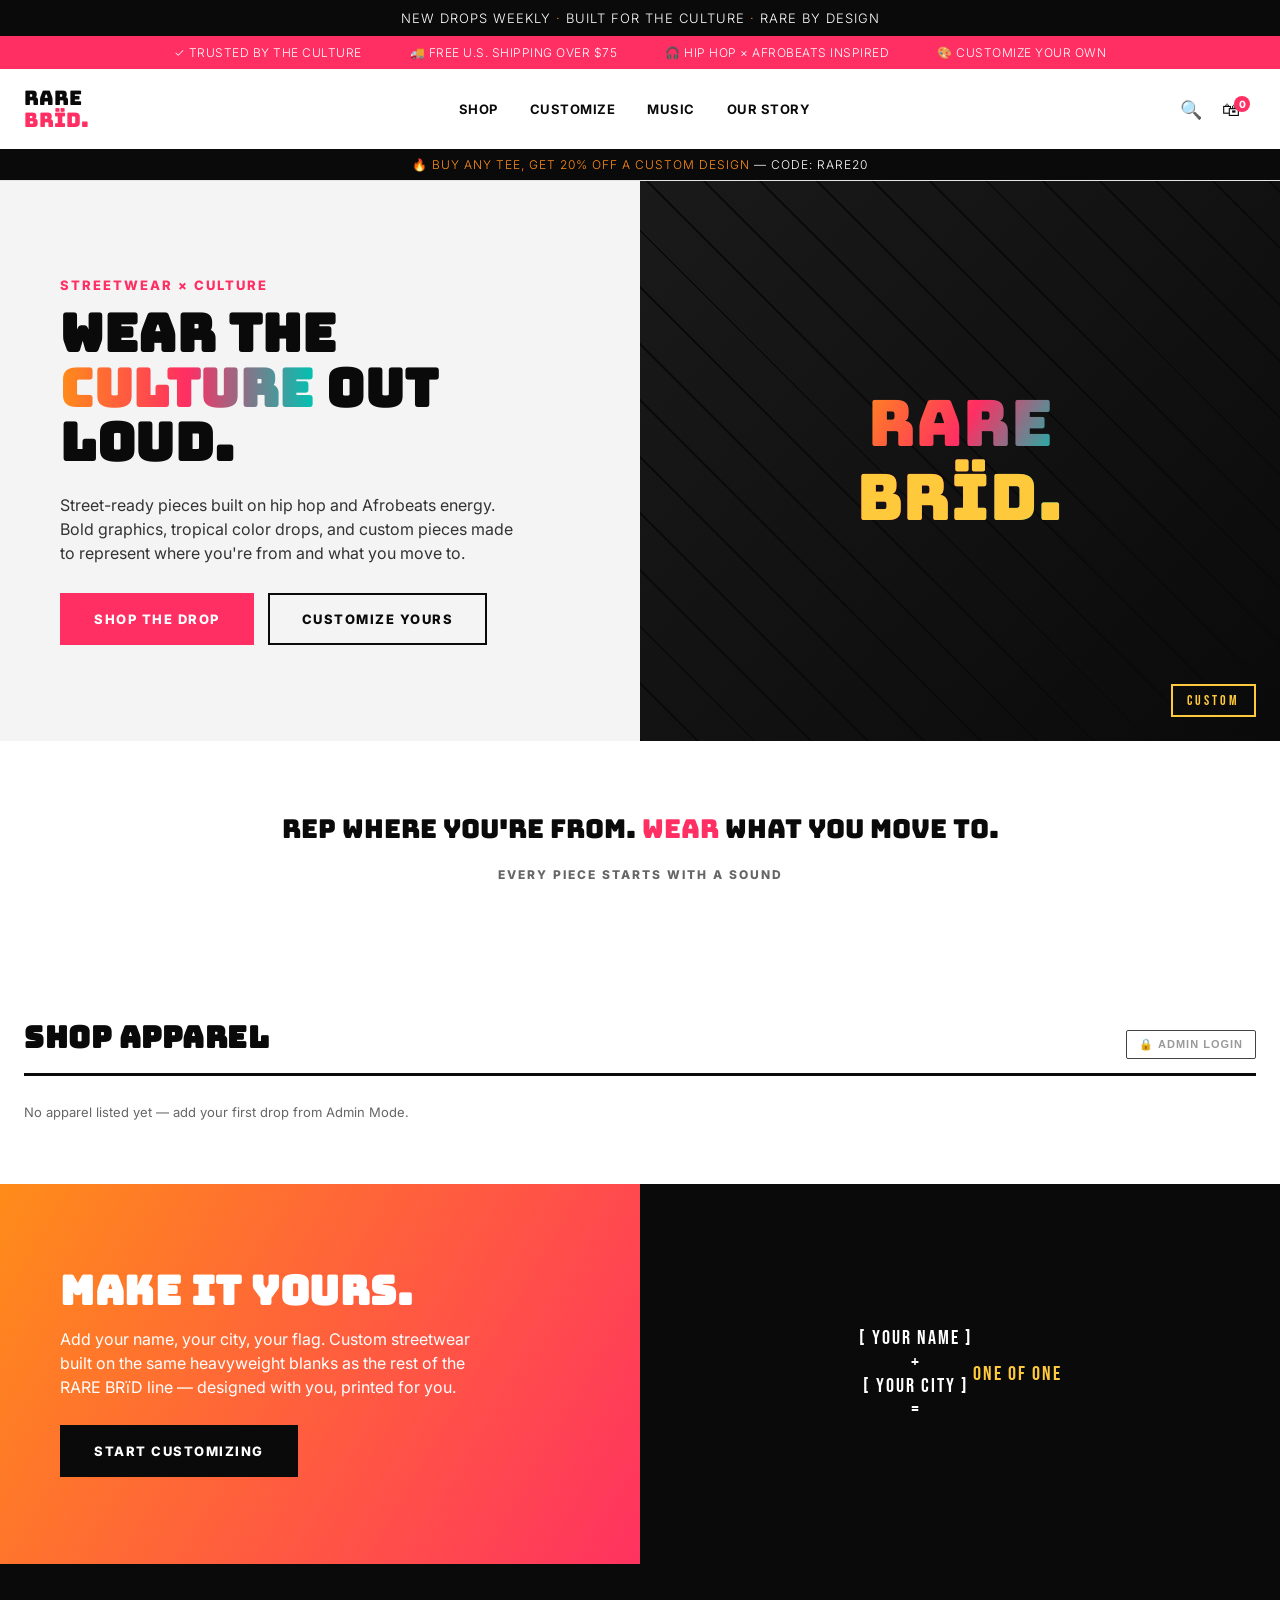
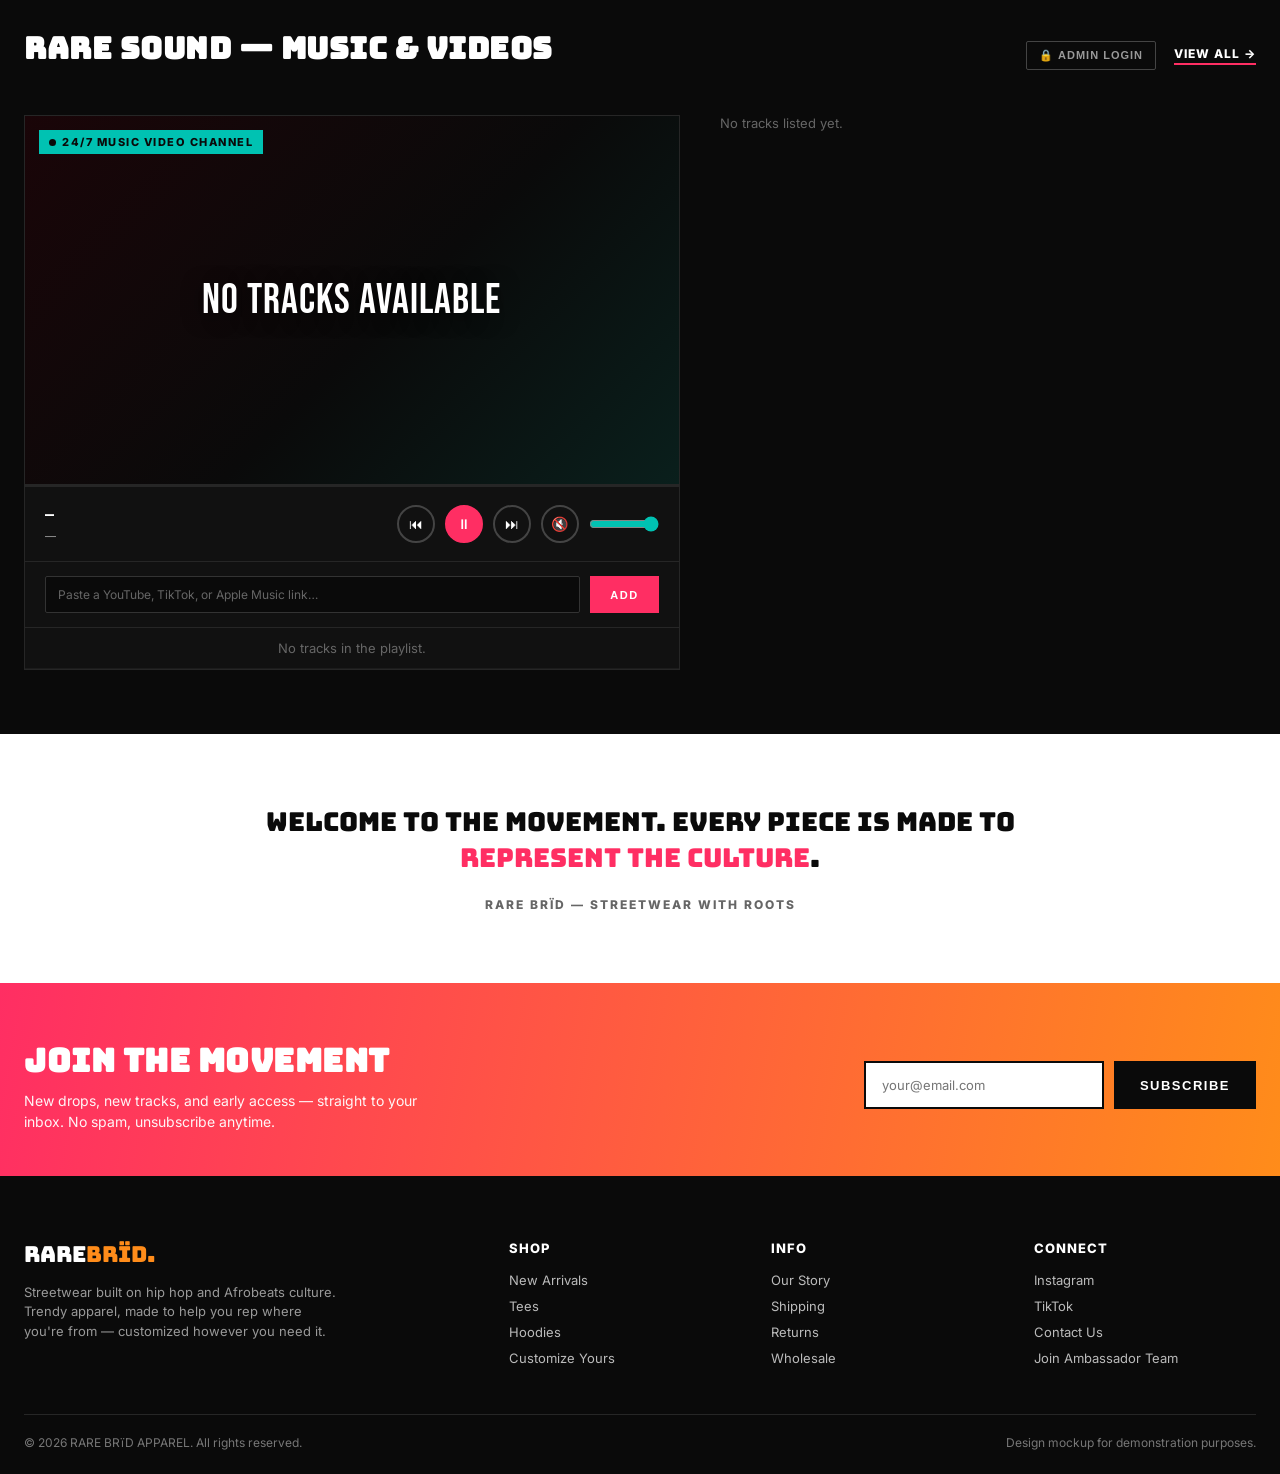
==== index.html @ fc80f5b8 "Initial deploy commit" ====
<!DOCTYPE html>
<html lang="en">
<head>
<meta charset="UTF-8">
<meta name="viewport" content="width=device-width, initial-scale=1.0">
<title>RARE BRïD APPAREL | Streetwear for the Culture</title>
<style>
  @import url('https://fonts.googleapis.com/css2?family=Bungee&family=Bebas+Neue&family=Inter:wght@300;400;600;700;800&display=swap');

  :root{
    --black:#0a0a0a;
    --white:#ffffff;
    --red:#FF2E63;
    --mango:#FF8C1A;
    --teal:#00C2B2;
    --gold:#FFC93C;
    --gray:#f4f4f4;
    --line:#e5e5e5;
    --text-gray:#666666;
  }
  *{box-sizing:border-box; margin:0; padding:0;}
  body{
    font-family:'Inter', sans-serif;
    color:var(--black);
    background:var(--white);
  }
  h1,h2,.display{
    font-family:'Bungee', sans-serif;
    letter-spacing:0.5px;
    text-transform:uppercase;
  }
  h3{
    font-family:'Bebas Neue', sans-serif;
    letter-spacing:0.5px;
    text-transform:uppercase;
  }
  a{color:inherit; text-decoration:none;}
  img{max-width:100%; display:block;}
  .container{max-width:1280px; margin:0 auto; padding:0 24px;}

  /* Announcement bar */
  .announce{
    background:var(--black);
    color:var(--white);
    text-align:center;
    font-size:13px;
    font-weight:300;
    letter-spacing:1px;
    padding:10px 16px;
    text-transform:uppercase;
  }
  .announce span.accent{color:var(--mango);}

  .trust-bar{
    background:var(--red);
    color:var(--white);
    font-size:12px;
    font-weight:300;
    letter-spacing:0.5px;
    text-transform:uppercase;
    display:flex;
    justify-content:center;
    gap:48px;
    padding:9px 16px;
    flex-wrap:wrap;
  }

  /* Header */
  header{
    border-bottom:1px solid var(--line);
    position:sticky; top:0; background:var(--white); z-index:50;
  }
  .nav-wrap{
    display:flex; align-items:center; justify-content:space-between;
    padding:18px 24px;
  }
  .logo{
    font-family:'Bungee', sans-serif;
    font-size:20px;
    line-height:1.1;
    text-transform:uppercase;
  }
  .logo .red{color:var(--red);}
  nav ul{
    display:flex; gap:32px; list-style:none;
    font-size:13px; font-weight:700; letter-spacing:0.5px; text-transform:uppercase;
  }
  nav ul li a:hover{color:var(--red);}
  .icons{display:flex; gap:20px; align-items:center;}
  .icons a{font-size:18px;}
  .cart-badge{
    background:var(--red); color:var(--white); font-size:10px; font-weight:800;
    border-radius:50%; width:16px; height:16px; display:inline-flex; align-items:center; justify-content:center;
    position:relative; top:-8px; left:-6px;
  }
  .promo-strip{
    background:var(--black); color:var(--white); text-align:center;
    font-size:12px; font-weight:300; letter-spacing:1px; padding:8px; text-transform:uppercase;
  }
  .promo-strip .red{color:var(--mango);}

  /* Hero */
  .hero{
    display:grid; grid-template-columns:1fr 1fr;
    background:var(--gray);
    align-items:center;
    min-height:560px;
  }
  .hero-copy{padding:60px;}
  .hero-copy .kicker{
    color:var(--red); font-weight:800; font-size:13px; letter-spacing:2px; margin-bottom:14px; display:block;
    font-family:'Inter';
  }
  .hero-copy h1{
    font-size:52px; line-height:1.05; margin-bottom:22px;
  }
  .hero-copy h1 .red{
    background:linear-gradient(90deg, var(--mango), var(--red), var(--teal));
    -webkit-background-clip:text; background-clip:text; color:transparent;
  }
  .hero-copy p{
    font-size:16px; color:#333; margin-bottom:28px; max-width:460px; line-height:1.5;
  }
  .btn{
    display:inline-block; background:var(--black); color:var(--white);
    padding:16px 32px; font-weight:800; font-size:13px; letter-spacing:1.5px;
    text-transform:uppercase; border:2px solid var(--black); cursor:pointer;
    transition:0.2s;
  }
  .btn:hover{background:var(--white); color:var(--black);}
  .btn-red{background:var(--red); border-color:var(--red); color:var(--white);}
  .btn-red:hover{background:var(--white); color:var(--red);}
  .btn-outline{background:transparent; color:var(--black);}
  .btn-outline:hover{background:var(--black); color:var(--white);}

  .hero-visual{
    height:100%; min-height:560px;
    background:
      repeating-linear-gradient(45deg, var(--black) 0 2px, transparent 2px 40px),
      linear-gradient(135deg, #1a1a1a, var(--black));
    display:flex; align-items:center; justify-content:center; position:relative; overflow:hidden;
  }
  .hero-visual .word{
    font-family:'Bungee', sans-serif; font-size:64px; text-align:center; line-height:1.15;
    text-transform:uppercase;
    background:linear-gradient(120deg, var(--mango), var(--red) 45%, var(--teal) 85%);
    -webkit-background-clip:text; background-clip:text; color:transparent;
  }
  .hero-visual .word .red{color:var(--gold); -webkit-text-fill-color:var(--gold);}
  .hero-visual::after{
    content:"CUSTOM";
    position:absolute; bottom:24px; right:24px;
    font-family:'Bebas Neue'; color:var(--gold); font-size:14px; letter-spacing:3px;
    border:2px solid var(--gold); padding:6px 14px;
  }

  /* Section headers */
  .section{padding:64px 0;}
  .section-head{
    display:flex; align-items:baseline; justify-content:space-between;
    margin-bottom:28px; border-bottom:3px solid var(--black); padding-bottom:14px;
  }
  .section-head h2{font-size:30px;}
  .section-head .view-all{font-weight:800; font-size:12px; letter-spacing:1px; text-transform:uppercase; border-bottom:2px solid var(--red); padding-bottom:2px;}
  .section-head .view-all:hover{color:var(--red);}
  .section.dark{background:var(--black); color:var(--white);}
  .section.dark .section-head{border-color:var(--white);}

  /* Product grid */
  .grid{
    display:grid; grid-template-columns:repeat(4, 1fr); gap:24px;
  }
  .card{position:relative;}
  .card .thumb{
    aspect-ratio:4/5; background:var(--gray);
    display:flex; align-items:center; justify-content:center; text-align:center;
    position:relative; overflow:hidden; margin-bottom:12px;
    border:1px solid var(--line);
  }
  .thumb .tee-graphic{
    font-family:'Bebas Neue'; text-transform:uppercase; line-height:1;
  }
  .thumb .tee-graphic small{display:block; font-size:11px; letter-spacing:2px; color:var(--red); font-family:'Inter'; font-weight:800; margin-top:10px;}
  .badge{
    position:absolute; top:10px; left:10px;
    background:var(--red); color:var(--white); font-size:10px; font-weight:800;
    padding:5px 9px; letter-spacing:0.5px; text-transform:uppercase;
  }
  .badge.black{background:var(--black);}
  .card h3{
    font-family:'Inter'; font-weight:300; font-size:13px; text-transform:uppercase;
    line-height:1.3; margin-bottom:6px; letter-spacing:0.5px; color:var(--text-gray);
  }
  .price{font-size:14px; font-weight:300; letter-spacing:0.3px;}
  .price .was{text-decoration:line-through; color:#999; font-weight:300; margin-right:8px;}
  .price .now{color:var(--red);}
  .swatches{display:flex; gap:6px; margin-top:8px;}
  .swatch{width:14px; height:14px; border-radius:50%; border:1px solid #ccc;}

  /* Bg variants for thumb graphic */
  .thumb.bg1{background:linear-gradient(135deg,#111,#333);}
  .thumb.bg2{background:linear-gradient(135deg,var(--red),#7a0a1c);}
  .thumb.bg3{background:linear-gradient(135deg,#eaeaea,#cfcfcf);}
  .thumb.bg4{background:linear-gradient(135deg,#0a0a0a,var(--red));}
  .bg1 .tee-graphic, .bg2 .tee-graphic, .bg4 .tee-graphic{color:var(--white);}
  .bg3 .tee-graphic{color:var(--black);}

  /* Real-photo apparel catalog, grouped by category */
  .apparel-group{margin-bottom:48px;}
  .apparel-group:last-child{margin-bottom:0;}
  .apparel-group > h3{
    font-size:14px; font-weight:800; letter-spacing:1.5px; text-transform:uppercase;
    margin-bottom:18px; padding-bottom:8px; border-bottom:2px solid var(--gold); font-family:'Inter';
    color:var(--black);
  }
  .apparel-card{position:relative;}
  .apparel-card .thumb{
    aspect-ratio:4/5; background:var(--gray); overflow:hidden; margin-bottom:12px; border:1px solid var(--line);
    padding:0;
  }
  .apparel-card .thumb img{width:100%; height:100%; object-fit:cover; display:block;}
  .apparel-delete{
    display:none; position:absolute; top:10px; right:10px; width:26px; height:26px; border-radius:50%;
    background:var(--red); color:var(--white); border:2px solid var(--white); cursor:pointer; font-size:11px;
    align-items:center; justify-content:center; z-index:2;
  }
  #apparelGroups.admin-mode .apparel-delete{display:flex;}
  .apparel-delete:hover{background:var(--white); color:var(--red);}

  /* Inline price editing (admin only) */
  .price-row{display:flex; align-items:center; gap:8px; margin-bottom:8px;}
  .apparel-card .price-row{margin-bottom:10px;}
  .price-edit-btn{
    background:transparent; border:1px solid #999; color:#999; width:20px; height:20px;
    border-radius:50%; cursor:pointer; font-size:10px; display:flex; align-items:center; justify-content:center;
    padding:0; line-height:1;
  }
  .price-edit-btn:hover{border-color:var(--red); color:var(--red);}
  .price-input{
    width:80px; padding:4px 6px; font-size:13px; border:1px solid var(--red); font-family:'Inter';
  }
  .price-save-btn, .price-cancel-btn{
    background:transparent; border:1px solid #999; width:22px; height:22px; border-radius:50%;
    cursor:pointer; font-size:11px; display:inline-flex; align-items:center; justify-content:center; padding:0;
  }
  .price-save-btn{border-color:var(--red); color:var(--red);}
  .price-save-btn:hover{background:var(--red); color:var(--white);}
  .price-cancel-btn{color:#999;}
  .price-cancel-btn:hover{border-color:#666; color:#333;}

  /* Custom apparel banner */
  .custom-banner{
    background:linear-gradient(120deg, var(--mango), var(--red) 60%, #C2185B);
    color:var(--white);
    display:grid; grid-template-columns:1fr 1fr; align-items:center;
    min-height:380px;
  }
  .custom-banner .copy{padding:60px;}
  .custom-banner h2{font-size:40px; margin-bottom:16px; line-height:1;}
  .custom-banner p{margin-bottom:26px; max-width:420px; line-height:1.5;}
  .custom-visual{
    height:100%; min-height:380px; background:var(--black);
    display:flex; align-items:center; justify-content:center;
    font-family:'Bebas Neue'; color:var(--white); font-size:20px; letter-spacing:2px; text-align:center;
    padding:24px;
  }

  /* Culture / hype strip */
  .verse-strip{
    text-align:center; padding:70px 24px; background:var(--white);
  }
  .verse-strip p.verse{
    font-family:'Bungee'; font-size:26px; max-width:820px; margin:0 auto 16px; line-height:1.4; text-transform:none;
  }
  .verse-strip p.verse .red{color:var(--red);}
  .verse-strip .ref{font-weight:800; letter-spacing:2px; font-size:12px; color:#666; text-transform:uppercase;}

  /* Music & Video section */
  .music-section{background:var(--black); color:var(--white);}
  .music-layout{display:grid; grid-template-columns:1.1fr 0.9fr; gap:40px; align-items:start;}

  .player-panel{
    background:#111; border:1px solid #262626;
  }
  .player-screen{
    position:relative; aspect-ratio:16/9; overflow:hidden;
    background:linear-gradient(135deg,#1a0508,#0a0a0a 55%,#0a1f1c);
    display:flex; align-items:center; justify-content:center;
  }
  .visualizer{
    position:relative; width:100%; height:100%;
    display:flex; align-items:center; justify-content:center;
  }
  .embed-host{display:none; width:100%; height:100%; background:#000;}
  #mainVideo{display:none; width:100%; height:100%; object-fit:contain; background:#000;}
  .embed-host iframe, .embed-host blockquote{width:100%; height:100%; border:0; display:block; margin:0;}
  .player-screen .screen-title{
    font-family:'Bebas Neue'; color:var(--white); font-size:clamp(22px,4vw,42px); text-transform:uppercase;
    text-align:center; padding:0 20px; letter-spacing:1px; z-index:1; text-shadow:0 4px 20px rgba(0,0,0,0.6);
  }
  .player-screen .screen-title span{color:var(--teal);}
  .eq{
    position:absolute; bottom:0; left:0; right:0; display:flex; align-items:flex-end; justify-content:center;
    gap:5px; height:70px; padding-bottom:0; opacity:0.6;
  }
  .eq i{
    width:6px; background:var(--teal); border-radius:2px 2px 0 0;
    animation:eqbar 1.1s ease-in-out infinite;
  }
  .eq.paused i{animation-play-state:paused; height:6px !important;}
  @keyframes eqbar{0%,100%{height:8px;}50%{height:60px;}}
  .player-live{
    position:absolute; top:14px; left:14px; z-index:2;
    background:var(--teal); color:var(--black); font-size:11px; font-weight:800;
    letter-spacing:1.5px; padding:5px 10px; display:flex; align-items:center; gap:6px;
  }
  .player-live .dot{width:7px; height:7px; border-radius:50%; background:var(--black); animation:pulse 1.4s infinite;}
  @keyframes pulse{0%,100%{opacity:1;}50%{opacity:0.25;}}
  .player-progress{height:3px; background:#262626;}
  .player-progress .bar{height:100%; width:0%; background:var(--teal); transition:width 0.25s linear;}
  .player-nowplaying{
    padding:18px 20px; display:flex; align-items:center; justify-content:space-between; gap:16px; flex-wrap:wrap;
    border-bottom:1px solid #262626;
  }
  .player-nowplaying .track-name{font-family:'Bebas Neue'; font-size:18px; text-transform:uppercase;}
  .player-nowplaying .track-sub{font-size:11px; color:#999; letter-spacing:1px; text-transform:uppercase; margin-top:2px;}
  .player-controls{display:flex; gap:10px;}
  .player-controls button{
    background:transparent; border:2px solid #444; color:var(--white); width:38px; height:38px;
    border-radius:50%; cursor:pointer; font-size:14px; display:flex; align-items:center; justify-content:center;
    transition:0.2s;
  }
  .player-controls button:hover{border-color:var(--teal); color:var(--teal);}
  .player-controls button.primary{background:var(--red); border-color:var(--red); color:var(--white);}
  .player-controls button.primary:hover{background:var(--white); color:var(--red);}
  .player-controls.embed-active button:not(#prevBtn):not(#nextBtn){opacity:0.3; cursor:not-allowed;}
  #volumeSlider{width:70px; accent-color:var(--teal); cursor:pointer;}
  .player-controls.embed-active #volumeSlider{opacity:0.3; pointer-events:none;}
  .link-add{display:flex; gap:10px; padding:14px 20px; border-bottom:1px solid #262626;}
  .link-add input{
    flex:1; background:#0a0a0a; border:1px solid #333; color:var(--white);
    padding:10px 12px; font-size:12px; border-radius:2px; font-family:'Inter';
  }
  .link-add input::placeholder{color:#666;}
  .link-add .btn{padding:10px 18px; font-size:11px;}
  .upload-add{
    display:none; flex-direction:column; gap:10px; padding:14px 20px; border-bottom:1px solid #262626;
  }
  .upload-add.show{display:flex;}
  .upload-add input[type="text"]{
    background:#0a0a0a; border:1px solid #333; color:var(--white);
    padding:10px 12px; font-size:12px; border-radius:2px; font-family:'Inter';
  }
  .upload-add input[type="text"]::placeholder{color:#666;}
  .upload-file-label{
    display:flex; align-items:center; gap:10px; background:#0a0a0a; border:1px dashed #444;
    padding:10px 12px; font-size:12px; color:#999; border-radius:2px; cursor:pointer;
  }
  .upload-file-label:hover{border-color:var(--red); color:var(--white);}
  .upload-file-label input[type="file"]{display:none;}
  .upload-add .btn{width:100%; padding:12px; font-size:11px;}
  .player-list{list-style:none; max-height:230px; overflow-y:auto;}
  .player-list .platform{
    font-size:9px; font-weight:800; letter-spacing:1px; color:var(--teal);
    border:1px solid var(--teal); padding:1px 5px; border-radius:2px; margin-right:6px;
  }
  .player-list li{
    display:flex; align-items:center; gap:12px; padding:12px 20px; cursor:pointer;
    border-bottom:1px solid #1c1c1c; font-size:13px; transition:0.15s;
  }
  .player-list li:hover{background:#1a1a1a;}
  .player-list li.active{background:#1a1a1a; border-left:3px solid var(--teal);}
  .player-list .idx{color:#666; font-weight:800; width:18px;}
  .player-list .meta{flex:1;}
  .player-list .meta .t{font-weight:700; text-transform:uppercase;}
  .player-list .meta .a{color:#888; font-size:11px; text-transform:uppercase; letter-spacing:0.5px;}
  .player-list .len{color:#666; font-size:11px;}

  .admin-toggle{
    background:transparent; border:1px solid #444; color:#999; font-size:11px; font-weight:800;
    letter-spacing:1px; padding:7px 12px; cursor:pointer; text-transform:uppercase; border-radius:2px;
    transition:0.2s;
  }
  .admin-toggle:hover{border-color:var(--red); color:var(--red);}
  .admin-toggle.active{background:var(--red); border-color:var(--red); color:var(--white);}
  .section.dark .admin-toggle{color:#ccc; border-color:#444;}

  .admin-login-overlay{
    display:none; position:fixed; inset:0; background:rgba(0,0,0,0.7); z-index:999;
    align-items:center; justify-content:center; padding:20px;
  }
  .admin-login-overlay.open{display:flex;}
  .admin-login-box{
    background:#111; border:1px solid #333; padding:32px; width:100%; max-width:340px;
  }
  .admin-login-box h3{font-family:'Bebas Neue'; color:var(--white); font-size:26px; margin-bottom:6px;}
  .admin-login-box p{color:#999; font-size:12px; margin-bottom:20px; line-height:1.5;}
  .admin-login-box input{
    width:100%; background:#0a0a0a; border:1px solid #333; color:var(--white);
    padding:12px; font-size:13px; margin-bottom:12px; border-radius:2px; font-family:'Inter';
  }
  .admin-login-box input::placeholder{color:#666;}
  .login-error{color:#ff4d5e; font-size:12px; min-height:16px; margin-bottom:6px;}
  .admin-login-actions{display:flex; gap:10px; margin-top:8px;}
  .admin-login-actions .btn{flex:1; padding:12px; font-size:11px;}

  .shop-audio-grid{display:grid; grid-template-columns:1fr; gap:16px;}
  .track-card{
    position:relative;
    background:#111; border:1px solid #262626; padding:16px; display:flex; align-items:center; gap:16px;
  }
  .track-delete{
    display:none; position:absolute; top:-9px; right:-9px; width:26px; height:26px; border-radius:50%;
    background:var(--red); color:var(--white); border:2px solid #111; cursor:pointer; font-size:11px;
    align-items:center; justify-content:center; z-index:2;
  }
  .track-delete:hover{background:var(--white); color:var(--red);}
  .music-section.admin-mode .track-delete{display:flex;}
  .player-list li{position:relative;}
  .player-list .del-track{
    display:none; background:transparent; border:1px solid #444; color:#999; width:22px; height:22px;
    min-width:22px; border-radius:50%; cursor:pointer; font-size:10px; align-items:center; justify-content:center;
    margin-left:8px;
  }
  .player-list .del-track:hover{border-color:var(--red); color:var(--red); background:rgba(255,46,99,0.1);}
  .music-section.admin-mode .player-list .del-track{display:flex;}
  .track-play{
    width:52px; height:52px; min-width:52px; border-radius:50%; background:var(--teal); color:var(--black);
    display:flex; align-items:center; justify-content:center; font-size:16px; cursor:pointer; border:none;
    transition:0.2s;
  }
  .track-play:hover{background:var(--white); color:var(--teal);}
  .track-info{flex:1;}
  .track-info .name{font-family:'Bebas Neue'; font-size:16px; text-transform:uppercase; letter-spacing:0.3px;}
  .track-info .type{font-size:11px; color:#999; letter-spacing:1px; text-transform:uppercase; margin-top:2px;}
  .track-buy{text-align:right;}
  .track-buy .price{display:block; margin-bottom:8px; color:var(--white);}
  .track-buy .price .now{color:var(--gold);}
  .track-buy a.btn{padding:10px 18px; font-size:11px;}

  @media (max-width:900px){
    .music-layout{grid-template-columns:1fr;}
  }

  /* Newsletter signup */
  .signup-band{background:linear-gradient(100deg, var(--red), var(--mango)); color:var(--white); padding:56px 0 28px;}
  .signup-inner{
    display:flex; align-items:center; justify-content:space-between; gap:32px; flex-wrap:wrap;
  }
  .signup-band h2{font-size:32px; margin-bottom:8px;}
  .signup-band p{max-width:420px; line-height:1.5; opacity:0.95; font-size:14px;}
  .signup-form{display:flex; gap:10px; flex-wrap:wrap;}
  .signup-form input{
    background:var(--white); border:2px solid var(--black); color:var(--black);
    padding:14px 16px; font-size:13px; min-width:240px; font-family:'Inter';
  }
  .signup-form .btn{padding:14px 24px; background:var(--black); border-color:var(--black);}
  .signup-form .btn:hover{background:var(--white); color:var(--black);}
  .signup-msg{text-align:center; font-size:12px; font-weight:700; letter-spacing:0.5px; padding-top:14px; min-height:16px;}

  /* Footer */
  footer{background:var(--black); color:var(--white); padding:64px 0 24px;}
  .footer-grid{display:grid; grid-template-columns:2fr 1fr 1fr 1fr; gap:40px; margin-bottom:48px;}
  .footer-grid h4{font-size:13px; letter-spacing:1px; margin-bottom:16px; text-transform:uppercase; font-family:'Inter'; font-weight:800;}
  .footer-grid ul{list-style:none; display:flex; flex-direction:column; gap:10px; font-size:13px; color:#bbb;}
  .footer-grid ul a:hover{color:var(--red);}
  .footer-logo{font-family:'Bungee'; font-size:22px; margin-bottom:14px;}
  .footer-logo .red{color:var(--mango);}
  footer p.tag{color:#999; font-size:13px; max-width:320px; line-height:1.5;}
  .footer-bottom{
    border-top:1px solid #262626; padding-top:20px; display:flex; justify-content:space-between;
    font-size:12px; color:#777; flex-wrap:wrap; gap:10px;
  }

  @media (max-width:900px){
    .grid{grid-template-columns:repeat(2,1fr);}
    .hero{grid-template-columns:1fr;}
    .hero-visual{min-height:320px; order:-1;}
    .custom-banner{grid-template-columns:1fr;}
    .footer-grid{grid-template-columns:1fr 1fr;}
    nav ul{display:none;}
  }
</style>
</head>
<body>

  <div class="announce">NEW DROPS WEEKLY <span class="accent">&middot;</span> BUILT FOR THE CULTURE <span class="accent">&middot;</span> RARE BY DESIGN</div>
  <div class="trust-bar">
    <span>✓ TRUSTED BY THE CULTURE</span>
    <span>🚚 FREE U.S. SHIPPING OVER $75</span>
    <span>🎧 HIP HOP × AFROBEATS INSPIRED</span>
    <span>🎨 CUSTOMIZE YOUR OWN</span>
  </div>

  <header>
    <div class="nav-wrap">
      <a href="#" class="logo">RARE<br><span class="red">BRïD.</span></a>
      <nav>
        <ul>
          <li><a href="#shop">Shop</a></li>
          <li><a href="#custom">Customize</a></li>
          <li><a href="#music">Music</a></li>
          <li><a href="#about">Our Story</a></li>
        </ul>
      </nav>
      <div class="icons">
        <a href="#" title="Search">🔍</a>
        <a href="#" title="Cart">🛍<span class="cart-badge">0</span></a>
      </div>
    </div>
    <div class="promo-strip">🔥 <span class="red">BUY ANY TEE, GET 20% OFF A CUSTOM DESIGN</span> — CODE: RARE20</div>
  </header>

  <section class="hero">
    <div class="hero-copy">
      <span class="kicker">STREETWEAR × CULTURE</span>
      <h1>WEAR THE <span class="red">CULTURE</span> OUT LOUD.</h1>
      <p>Street-ready pieces built on hip hop and Afrobeats energy. Bold graphics, tropical color drops, and custom pieces made to represent where you're from and what you move to.</p>
      <div style="display:flex; gap:14px; flex-wrap:wrap;">
        <a href="#shop" class="btn btn-red">SHOP THE DROP</a>
        <a href="#custom" class="btn btn-outline">CUSTOMIZE YOURS</a>
      </div>
    </div>
    <div class="hero-visual">
      <div class="word">RARE<br><span class="red">BRïD.</span></div>
    </div>
  </section>

  <section class="verse-strip">
    <p class="verse">REP WHERE YOU'RE FROM. <span class="red">WEAR</span> WHAT YOU MOVE TO.</p>
    <span class="ref">EVERY PIECE STARTS WITH A SOUND</span>
  </section>

  <section class="section" id="shop">
    <div class="container">
      <div class="section-head">
        <h2>Shop Apparel</h2>
        <button id="apparelAdminToggle" class="admin-toggle" type="button">🔒 ADMIN MODE</button>
      </div>
      <div id="apparelGroups">
        <p style="color:#666; font-size:13px;">No apparel listed yet — add your first drop from Admin Mode.</p>
      </div>
    </div>
  </section>

  <section class="custom-banner" id="custom">
    <div class="copy">
      <h2>MAKE IT YOURS.</h2>
      <p>Add your name, your city, your flag. Custom streetwear built on the same heavyweight blanks as the rest of the RARE BRïD line — designed with you, printed for you.</p>
      <a href="#" class="btn" style="background:var(--black); border-color:var(--black); color:var(--white);">START CUSTOMIZING</a>
    </div>
    <div class="custom-visual">
      [ YOUR NAME ]<br>+<br>[ YOUR CITY ]<br>=<br><span style="color:var(--gold)">ONE OF ONE</span>
    </div>
  </section>


  <section class="section music-section" id="music">
    <div class="container">
      <div class="section-head">
        <h2>Rare Sound — Music &amp; Videos</h2>
        <div style="display:flex; align-items:center; gap:18px;">
          <button id="adminToggle" class="admin-toggle" type="button">🔒 ADMIN MODE</button>
          <a href="#" class="view-all">View All →</a>
        </div>
      </div>

      <div class="music-layout">

        <div class="player-panel">
          <div class="player-screen">
            <span class="player-live"><span class="dot"></span> 24/7 MUSIC VIDEO CHANNEL</span>
            <div class="visualizer" id="visualizer">
              <div class="screen-title" id="screenTitle">Loading…</div>
              <div class="eq" id="eq">
                <i style="animation-delay:0s"></i><i style="animation-delay:0.1s"></i><i style="animation-delay:0.2s"></i>
                <i style="animation-delay:0.3s"></i><i style="animation-delay:0.15s"></i><i style="animation-delay:0.25s"></i>
                <i style="animation-delay:0.05s"></i><i style="animation-delay:0.35s"></i><i style="animation-delay:0.2s"></i>
              </div>
            </div>
            <div class="embed-host" id="embedHost"></div>
            <video id="mainVideo" playsinline></video>
          </div>
          <div class="player-progress"><div class="bar" id="progressBar"></div></div>
          <div class="player-nowplaying">
            <div>
              <div class="track-name" id="nowTitle">Loading…</div>
              <div class="track-sub" id="nowArtist">RARE BRïD</div>
            </div>
            <div class="player-controls" id="playerControls">
              <button id="prevBtn" title="Previous">⏮</button>
              <button id="playBtn" class="primary" title="Play/Pause">⏸</button>
              <button id="nextBtn" title="Next">⏭</button>
              <button id="muteBtn" title="Mute/Unmute">🔇</button>
              <input type="range" id="volumeSlider" min="0" max="100" value="100" title="Volume">
            </div>
          </div>
          <div class="link-add">
            <input type="text" id="linkInput" placeholder="Paste a YouTube, TikTok, or Apple Music link…">
            <button id="linkAddBtn" class="btn btn-red">ADD</button>
          </div>
          <div class="upload-add" id="uploadAdd">
            <input type="text" id="uploadTitle" placeholder="Title (optional)">
            <input type="text" id="uploadArtist" placeholder="Artist (optional)">
            <label class="upload-file-label">
              <input type="file" id="uploadFile" accept="video/mp4,video/quicktime,video/x-m4v,video/webm">
              <span id="uploadFileName">Choose a video file…</span>
            </label>
            <button id="uploadBtn" class="btn btn-red" type="button">UPLOAD</button>
          </div>
          <ul class="player-list" id="playerList"></ul>
          <audio id="mainAudio" preload="auto"></audio>
        </div>

        <div class="shop-audio-grid" id="shopAudioGrid">
          <p style="color:#666; font-size:13px;">No tracks listed yet.</p>
        </div>
      </div>
    </div>
  </section>

  <div class="admin-login-overlay" id="adminOverlay">
    <div class="admin-login-box">
      <h3>Admin Login</h3>
      <p>Sign in to manage Rare BRïD tracks &amp; product listings.</p>
      <input type="text" id="loginUser" placeholder="Username" autocomplete="username">
      <input type="password" id="loginPass" placeholder="Password" autocomplete="current-password">
      <div id="loginError" class="login-error"></div>
      <div class="admin-login-actions">
        <button id="loginCancelBtn" class="btn btn-outline" type="button" style="color:#fff; border-color:#444;">CANCEL</button>
        <button id="loginSubmitBtn" class="btn btn-red" type="button">LOG IN</button>
      </div>
    </div>
  </div>

  <section class="verse-strip" id="about">
    <p class="verse">WELCOME TO THE MOVEMENT. EVERY PIECE IS MADE TO <span class="red">REPRESENT THE CULTURE</span>.</p>
    <span class="ref">RARE BRïD — STREETWEAR WITH ROOTS</span>
  </section>

  <section class="signup-band" id="join">
    <div class="container signup-inner">
      <div>
        <h2>Join The Movement</h2>
        <p>New drops, new tracks, and early access — straight to your inbox. No spam, unsubscribe anytime.</p>
      </div>
      <form id="signupForm" class="signup-form" autocomplete="off">
        <input type="email" id="signupEmail" placeholder="your@email.com" required>
        <button type="submit" class="btn btn-red">SUBSCRIBE</button>
      </form>
    </div>
    <div id="signupMsg" class="signup-msg"></div>
  </section>

  <footer>
    <div class="container">
      <div class="footer-grid">
        <div>
          <div class="footer-logo">RARE<span class="red">BRïD.</span></div>
          <p class="tag">Streetwear built on hip hop and Afrobeats culture. Trendy apparel, made to help you rep where you're from — customized however you need it.</p>
        </div>
        <div>
          <h4>Shop</h4>
          <ul>
            <li><a href="#">New Arrivals</a></li>
            <li><a href="#">Tees</a></li>
            <li><a href="#">Hoodies</a></li>
            <li><a href="#">Customize Yours</a></li>
          </ul>
        </div>
        <div>
          <h4>Info</h4>
          <ul>
            <li><a href="#">Our Story</a></li>
            <li><a href="#">Shipping</a></li>
            <li><a href="#">Returns</a></li>
            <li><a href="#">Wholesale</a></li>
          </ul>
        </div>
        <div>
          <h4>Connect</h4>
          <ul>
            <li><a href="#">Instagram</a></li>
            <li><a href="#">TikTok</a></li>
            <li><a href="#">Contact Us</a></li>
            <li><a href="#">Join Ambassador Team</a></li>
          </ul>
        </div>
      </div>
      <div class="footer-bottom">
        <span>© 2026 RARE BRïD APPAREL. All rights reserved.</span>
        <span>Design mockup for demonstration purposes.</span>
      </div>
    </div>
  </footer>

<script>
  // Tracks and products are loaded live from the Flask backend (backend/app.py).
  // Deleting a track/product calls the real DELETE API — it's gone for every
  // visitor, not just hidden in this browser.
  let playlist = [];
  let isAdmin = false;

  let current = 0;
  let elapsed = 0;
  let playing = true;
  let timer = null;

  const audio       = document.getElementById('mainAudio');
  const video       = document.getElementById('mainVideo');
  const visualizer  = document.getElementById('visualizer');
  const embedHost   = document.getElementById('embedHost');
  const screenTitle = document.getElementById('screenTitle');
  const eq       = document.getElementById('eq');
  const bar      = document.getElementById('progressBar');
  const title    = document.getElementById('nowTitle');
  const artist   = document.getElementById('nowArtist');
  const listEl   = document.getElementById('playerList');
  const playBtn  = document.getElementById('playBtn');
  const muteBtn  = document.getElementById('muteBtn');
  const volumeSlider = document.getElementById('volumeSlider');
  const controlsRow = document.getElementById('playerControls');
  const linkInput  = document.getElementById('linkInput');
  const linkAddBtn = document.getElementById('linkAddBtn');
  const uploadAdd    = document.getElementById('uploadAdd');
  const uploadFile   = document.getElementById('uploadFile');
  const uploadFileName = document.getElementById('uploadFileName');
  const uploadTitle  = document.getElementById('uploadTitle');
  const uploadArtist = document.getElementById('uploadArtist');
  const uploadBtn    = document.getElementById('uploadBtn');

  const PLATFORM_LABEL = { youtube: 'YT', tiktok: 'TT', apple: 'AM' };

  function isEmbedTrack(t){ return t.type === 'youtube' || t.type === 'tiktok' || t.type === 'apple'; }
  function isLocalVideo(t){ return t.type === 'video'; }

  function renderList(){
    if (playlist.length === 0) {
      listEl.innerHTML = `<li style="cursor:default; color:#666; justify-content:center;">No tracks in the playlist.</li>`;
      return;
    }
    listEl.innerHTML = playlist.map((t,i) => `
      <li class="${i===current?'active':''}" data-idx="${i}">
        <span class="idx">${String(i+1).padStart(2,'0')}</span>
        <span class="meta">${PLATFORM_LABEL[t.type] ? `<span class="platform">${PLATFORM_LABEL[t.type]}</span>` : ''}<span class="t">${t.title}</span><br><span class="a">${t.artist}</span></span>
        <span class="len">${t.len}</span>
        ${isAdmin ? `<button class="del-track" type="button" data-idx="${i}" title="Delete track">✕</button>` : ''}
      </li>`).join('');
    listEl.querySelectorAll('li').forEach(li => {
      li.addEventListener('click', () => loadTrack(parseInt(li.dataset.idx)));
    });
    listEl.querySelectorAll('.del-track').forEach(btn => {
      btn.addEventListener('click', e => {
        e.stopPropagation();
        deleteTrack(parseInt(btn.dataset.idx));
      });
    });
  }

  async function deleteTrack(i){
    const t = playlist[i];
    if (!confirm(`Delete "${t.title}" from the playlist?`)) return;
    const res = await fetch(`/api/tracks/${encodeURIComponent(t.id)}`, { method: 'DELETE' });
    if (res.status === 401) { alert('Your session expired — please log in again.'); setAdminMode(false); return; }
    if (!res.ok) { alert('Could not delete that track.'); return; }

    playlist.splice(i, 1);
    if (playlist.length === 0) {
      audio.pause();
      video.pause(); video.removeAttribute('src'); video.style.display = 'none';
      clearInterval(timer);
      embedHost.innerHTML = ''; embedHost.style.display = 'none';
      visualizer.style.display = 'flex';
      screenTitle.textContent = 'No tracks available';
      title.textContent = '—'; artist.textContent = '—';
      bar.style.width = '0%';
      renderList();
      return;
    }
    if (i < current) current -= 1;
    if (i === current) { loadTrack(current); return; }
    renderList();
  }

  function embedMarkup(t){
    if (t.type === 'youtube') {
      return `<iframe src="https://www.youtube.com/embed/${t.embed_id}?autoplay=1&loop=1&playlist=${t.embed_id}&rel=0" title="${t.title}" allow="autoplay; encrypted-media; picture-in-picture" allowfullscreen></iframe>`;
    }
    if (t.type === 'tiktok') {
      return `<iframe src="https://www.tiktok.com/player/v1/${t.embed_id}?autoplay=1&loop=1&controls=1" title="${t.title}" allow="autoplay; encrypted-media" allowfullscreen></iframe>`;
    }
    if (t.type === 'apple') {
      return `<iframe src="${t.embed_url}" title="${t.title}" allow="autoplay *; encrypted-media *;"></iframe>`;
    }
    return '';
  }

  function loadTrack(i){
    audio.pause();
    video.pause(); video.removeAttribute('src'); video.load();
    clearInterval(timer);
    embedHost.innerHTML = '';
    current = (i + playlist.length) % playlist.length;
    const t = playlist[current];
    elapsed = 0;
    bar.style.width = '0%';
    title.textContent = t.title;
    artist.textContent = t.artist;
    renderList();

    const embed = isEmbedTrack(t);
    const localVideo = isLocalVideo(t);
    visualizer.style.display = (embed || localVideo) ? 'none' : 'flex';
    embedHost.style.display = embed ? 'block' : 'none';
    video.style.display = localVideo ? 'block' : 'none';
    controlsRow.classList.toggle('embed-active', embed);

    if (embed) {
      embedHost.innerHTML = embedMarkup(t);
      playBtn.textContent = '⏸';
      eq.classList.remove('paused');
      playing = true;
    } else if (localVideo) {
      video.src = t.src;
      video.currentTime = 0;
      setPlaying(true);
    } else {
      screenTitle.innerHTML = `${t.title} <span>—</span><br>${t.artist}`;
      if (t.src) { audio.src = t.src; audio.currentTime = 0; }
      setPlaying(true);
    }
  }

  function tick(){
    const t = playlist[current];
    elapsed += 1;
    bar.style.width = Math.min(100, (elapsed / t.seconds) * 100) + '%';
    if (elapsed >= t.seconds) loadTrack(current + 1);
  }

  function setPlaying(state){
    const t = playlist[current];
    if (isEmbedTrack(t)) return; // playback for embeds is controlled inside their own iframe
    playing = state;
    playBtn.textContent = playing ? '⏸' : '▶';
    eq.classList.toggle('paused', !playing);
    clearInterval(timer);
    if (isLocalVideo(t)) {
      if (playing) video.play().catch(() => { playing = false; playBtn.textContent = '▶'; });
      else video.pause();
    } else if (t.src) {
      if (playing) audio.play().catch(() => { playing = false; playBtn.textContent = '▶'; eq.classList.add('paused'); });
      else audio.pause();
    } else {
      if (playing) timer = setInterval(tick, 1000);
    }
  }

  audio.addEventListener('timeupdate', () => {
    if (!audio.duration) return;
    bar.style.width = (audio.currentTime / audio.duration) * 100 + '%';
  });
  audio.addEventListener('ended', () => loadTrack(current + 1));
  video.addEventListener('timeupdate', () => {
    if (!video.duration) return;
    bar.style.width = (video.currentTime / video.duration) * 100 + '%';
  });
  video.addEventListener('ended', () => loadTrack(current + 1));

  document.getElementById('nextBtn').addEventListener('click', () => loadTrack(current + 1));
  document.getElementById('prevBtn').addEventListener('click', () => loadTrack(current - 1));
  playBtn.addEventListener('click', () => setPlaying(!playing));
  muteBtn.addEventListener('click', () => {
    if (isEmbedTrack(playlist[current])) return;
    audio.muted = !audio.muted;
    video.muted = !video.muted;
    muteBtn.textContent = audio.muted ? '🔇' : '🔊';
  });
  volumeSlider.addEventListener('input', () => {
    const vol = volumeSlider.value / 100;
    audio.volume = vol;
    video.volume = vol;
  });

  // Detects a YouTube / TikTok / Apple Music link and builds a playlist entry from it.
  function parseLink(url){
    url = url.trim();
    let m = url.match(/(?:youtu\.be\/|youtube\.com\/(?:watch\?v=|embed\/|shorts\/))([\w-]{6,})/i);
    if (m) return { type: 'youtube', id: m[1], title: 'YouTube Video', artist: 'Imported Link', len: '--:--' };

    m = url.match(/tiktok\.com\/[^\/]+\/video\/(\d+)/i);
    if (m) return { type: 'tiktok', id: m[1], title: 'TikTok Video', artist: 'Imported Link', len: '--:--' };

    if (/music\.apple\.com/i.test(url)) {
      const embedUrl = url.replace('music.apple.com', 'embed.music.apple.com');
      return { type: 'apple', embedUrl, title: 'Apple Music Track', artist: 'Imported Link', len: '--:--' };
    }
    return null;
  }

  async function addFromLink(){
    if (!isAdmin) { alert('Log in as admin to add tracks.'); return; }
    const track = parseLink(linkInput.value);
    if (!track) { alert('Paste a valid YouTube, TikTok, or Apple Music link.'); return; }
    const res = await fetch('/api/tracks', {
      method: 'POST',
      headers: { 'Content-Type': 'application/json' },
      body: JSON.stringify(track)
    });
    if (res.status === 401) { alert('Your session expired — please log in again.'); setAdminMode(false); return; }
    if (!res.ok) { alert('Could not add that link.'); return; }
    linkInput.value = '';
    await loadTracksFromServer();
    loadTrack(playlist.length - 1);
  }
  linkAddBtn.addEventListener('click', addFromLink);
  linkInput.addEventListener('keydown', e => { if (e.key === 'Enter') addFromLink(); });

  uploadFile.addEventListener('change', () => {
    uploadFileName.textContent = uploadFile.files[0] ? uploadFile.files[0].name : 'Choose a video file…';
  });

  async function uploadVideo(){
    if (!isAdmin) { alert('Log in as admin to upload videos.'); return; }
    const file = uploadFile.files[0];
    if (!file) { alert('Choose a video file first.'); return; }

    const original = uploadBtn.textContent;
    uploadBtn.textContent = 'UPLOADING…'; uploadBtn.disabled = true;

    const form = new FormData();
    form.append('video', file);
    if (uploadTitle.value.trim()) form.append('title', uploadTitle.value.trim());
    if (uploadArtist.value.trim()) form.append('artist', uploadArtist.value.trim());

    const res = await fetch('/api/tracks/upload', { method: 'POST', body: form });
    uploadBtn.textContent = original; uploadBtn.disabled = false;

    if (res.status === 401) { alert('Your session expired — please log in again.'); setAdminMode(false); return; }
    const data = await res.json().catch(() => ({}));
    if (!res.ok) { alert(data.error || 'Upload failed — try again.'); return; }

    uploadFile.value = ''; uploadFileName.textContent = 'Choose a video file…';
    uploadTitle.value = ''; uploadArtist.value = '';
    await loadTracksFromServer();
    loadTrack(playlist.length - 1);
  }
  uploadBtn.addEventListener('click', uploadVideo);

  async function loadTracksFromServer(){
    const res = await fetch('/api/tracks');
    playlist = res.ok ? await res.json() : [];
    renderList();
  }

  // ---- Inline price editing (admin only), shared by product & apparel cards ----
  function wirePriceEdits(root){
    root.querySelectorAll('.price-edit-btn').forEach(btn => {
      btn.addEventListener('click', () => startPriceEdit(btn));
    });
  }

  function startPriceEdit(btn){
    const row = btn.closest('.price-row');
    const card = btn.closest('[data-apparel-id], [data-product-id]');
    const id = card.dataset.apparelId || card.dataset.productId;
    const endpoint = card.dataset.apparelId
      ? `/api/apparel/${encodeURIComponent(id)}/price`
      : `/api/products/${encodeURIComponent(id)}/price`;
    const currentText = row.querySelector('.now').textContent.replace('$', '').replace(/,/g, '').trim();

    const restore = (displayPrice) => {
      row.innerHTML = `<span class="price"><span class="now">${displayPrice}</span></span><button class="price-edit-btn" type="button" title="Edit price">✎</button>`;
      wirePriceEdits(row.parentElement);
    };

    row.innerHTML = `
      <input type="number" step="0.01" min="0" class="price-input" value="${currentText}">
      <button type="button" class="price-save-btn" title="Save">✓</button>
      <button type="button" class="price-cancel-btn" title="Cancel">✕</button>
    `;
    const input = row.querySelector('.price-input');
    input.focus(); input.select();

    row.querySelector('.price-cancel-btn').addEventListener('click', () => restore(`$${currentText}`));

    const save = async () => {
      const res = await fetch(endpoint, {
        method: 'PATCH',
        headers: { 'Content-Type': 'application/json' },
        body: JSON.stringify({ price: input.value })
      });
      if (res.status === 401) { alert('Your session expired — please log in again.'); setAdminMode(false); return; }
      const data = await res.json().catch(() => ({}));
      if (!res.ok) { alert(data.error || 'Could not update price.'); return; }
      restore(data.price);
    };
    row.querySelector('.price-save-btn').addEventListener('click', save);
    input.addEventListener('keydown', e => {
      if (e.key === 'Enter') save();
      if (e.key === 'Escape') restore(`$${currentText}`);
    });
  }

  // ---- Product grid (shop-audio-grid), rendered from /api/products ----
  const shopGrid = document.getElementById('shopAudioGrid');

  function renderProductCard(p){
    return `
      <div class="track-card" data-product-id="${p.id}">
        ${isAdmin ? `<button class="track-delete" type="button" title="Remove listing">✕</button>` : ''}
        <button class="track-play" data-track-id="${p.preview_track_id || ''}">▶</button>
        <div class="track-info">
          <div class="name">${p.name}</div>
          <div class="type">${p.type_label}</div>
        </div>
        <div class="track-buy">
          <div class="price-row">
            <span class="price"><span class="now">${p.price}</span></span>
            ${isAdmin ? `<button class="price-edit-btn" type="button" title="Edit price">✎</button>` : ''}
          </div>
          <button type="button" class="btn btn-red buy-btn" data-product-id="${p.id}">BUY</button>
        </div>
      </div>`;
  }

  async function loadProductsFromServer(){
    const res = await fetch('/api/products');
    const products = res.ok ? await res.json() : [];
    shopGrid.innerHTML = products.length
      ? products.map(renderProductCard).join('')
      : `<p style="color:#666; font-size:13px;">No tracks listed yet.</p>`;

    shopGrid.querySelectorAll('.track-play').forEach(btn => {
      btn.addEventListener('click', () => {
        const idx = playlist.findIndex(t => t.id === btn.dataset.trackId);
        if (idx === -1) return;
        loadTrack(idx);
        document.querySelector('.player-panel').scrollIntoView({ behavior:'smooth', block:'center' });
      });
    });
    shopGrid.querySelectorAll('.track-delete').forEach(btn => {
      btn.addEventListener('click', async () => {
        if (!confirm('Remove this listing from the store?')) return;
        const card = btn.closest('.track-card');
        const res2 = await fetch(`/api/products/${encodeURIComponent(card.dataset.productId)}`, { method: 'DELETE' });
        if (res2.status === 401) { alert('Your session expired — please log in again.'); setAdminMode(false); return; }
        if (!res2.ok) { alert('Could not remove that listing.'); return; }
        card.remove();
      });
    });
    shopGrid.querySelectorAll('.buy-btn').forEach(btn => {
      btn.addEventListener('click', async () => {
        const original = btn.textContent;
        btn.textContent = '...'; btn.disabled = true;
        const res2 = await fetch('/api/checkout', {
          method: 'POST',
          headers: { 'Content-Type': 'application/json' },
          body: JSON.stringify({ items: [btn.dataset.productId] })
        });
        const data = await res2.json().catch(() => ({}));
        if (res2.status === 501) {
          alert(data.error || 'Checkout isn\'t live yet.');
        } else if (!res2.ok) {
          alert(data.error || 'Checkout failed — try again.');
        } else if (data.url) {
          window.location.href = data.url;
          return;
        }
        btn.textContent = original; btn.disabled = false;
      });
    });
    wirePriceEdits(shopGrid);
  }

  // ---- Apparel catalog (real photos), grouped by category ----
  const apparelGroups = document.getElementById('apparelGroups');
  const CATEGORY_LABEL = { tshirt: 'T-Shirts', hoodie: 'Hoodies', hat: 'Hats' };
  const CATEGORY_ORDER = ['hoodie', 'tshirt', 'hat'];

  function renderApparelCard(item){
    return `
      <div class="card apparel-card" data-apparel-id="${item.id}">
        <button class="apparel-delete" type="button" title="Remove listing">✕</button>
        <div class="thumb"><img src="${item.image_path}" alt="${item.name}" loading="lazy"></div>
        <h3>${item.name}</h3>
        <div class="price-row">
          <span class="price"><span class="now">${item.price}</span></span>
          ${isAdmin ? `<button class="price-edit-btn" type="button" title="Edit price">✎</button>` : ''}
        </div>
        <button type="button" class="btn btn-red buy-btn" data-product-id="${item.id}" style="margin-top:10px; width:100%;">BUY</button>
      </div>`;
  }

  async function loadApparelFromServer(){
    const res = await fetch('/api/apparel');
    const items = res.ok ? await res.json() : [];
    if (!items.length) {
      apparelGroups.innerHTML = `<p style="color:#666; font-size:13px;">No apparel listed yet — add your first drop from Admin Mode.</p>`;
      return;
    }
    const byCategory = {};
    items.forEach(item => { (byCategory[item.category] = byCategory[item.category] || []).push(item); });

    apparelGroups.innerHTML = CATEGORY_ORDER.filter(cat => byCategory[cat]).map(cat => `
      <div class="apparel-group">
        <h3>${CATEGORY_LABEL[cat] || cat}</h3>
        <div class="grid">${byCategory[cat].map(renderApparelCard).join('')}</div>
      </div>
    `).join('');

    apparelGroups.querySelectorAll('.apparel-delete').forEach(btn => {
      btn.addEventListener('click', async () => {
        if (!confirm('Remove this listing from the store?')) return;
        const card = btn.closest('.apparel-card');
        const res2 = await fetch(`/api/apparel/${encodeURIComponent(card.dataset.apparelId)}`, { method: 'DELETE' });
        if (res2.status === 401) { alert('Your session expired — please log in again.'); setAdminMode(false); return; }
        if (!res2.ok) { alert('Could not remove that listing.'); return; }
        card.remove();
      });
    });
    apparelGroups.querySelectorAll('.buy-btn').forEach(btn => {
      btn.addEventListener('click', async () => {
        const original = btn.textContent;
        btn.textContent = '...'; btn.disabled = true;
        const res2 = await fetch('/api/checkout', {
          method: 'POST',
          headers: { 'Content-Type': 'application/json' },
          body: JSON.stringify({ items: [btn.dataset.productId] })
        });
        const data = await res2.json().catch(() => ({}));
        if (res2.status === 501) {
          alert(data.error || "Checkout isn't live yet.");
        } else if (!res2.ok) {
          alert(data.error || 'Checkout failed — try again.');
        } else if (data.url) {
          window.location.href = data.url;
          return;
        }
        btn.textContent = original; btn.disabled = false;
      });
    });
    wirePriceEdits(apparelGroups);
  }

  // ---- Admin auth (real server session via httpOnly cookie) ----
  const musicSection = document.getElementById('music');
  const adminToggle = document.getElementById('adminToggle');
  const apparelAdminToggle = document.getElementById('apparelAdminToggle');
  const adminToggles = [adminToggle, apparelAdminToggle];
  const adminOverlay = document.getElementById('adminOverlay');
  const loginUser = document.getElementById('loginUser');
  const loginPass = document.getElementById('loginPass');
  const loginError = document.getElementById('loginError');

  function setAdminMode(on){
    isAdmin = on;
    musicSection.classList.toggle('admin-mode', on);
    apparelGroups.classList.toggle('admin-mode', on);
    uploadAdd.classList.toggle('show', on);
    adminToggles.forEach(btn => {
      btn.classList.toggle('active', on);
      btn.textContent = on ? '🔓 LOG OUT' : '🔒 ADMIN LOGIN';
    });
    renderList();
    loadProductsFromServer();
    loadApparelFromServer();
  }

  function openLogin(){
    loginError.textContent = '';
    loginUser.value = ''; loginPass.value = '';
    adminOverlay.classList.add('open');
    loginUser.focus();
  }
  function closeLogin(){ adminOverlay.classList.remove('open'); }

  adminToggles.forEach(btn => btn.addEventListener('click', async () => {
    if (isAdmin) {
      await fetch('/api/logout', { method: 'POST' });
      setAdminMode(false);
      return;
    }
    openLogin();
  }));

  document.getElementById('loginCancelBtn').addEventListener('click', closeLogin);
  adminOverlay.addEventListener('click', e => { if (e.target === adminOverlay) closeLogin(); });

  async function submitLogin(){
    loginError.textContent = '';
    const res = await fetch('/api/login', {
      method: 'POST',
      headers: { 'Content-Type': 'application/json' },
      body: JSON.stringify({ username: loginUser.value, password: loginPass.value })
    });
    const data = await res.json().catch(() => ({}));
    if (!res.ok) { loginError.textContent = data.error || 'Login failed.'; return; }
    closeLogin();
    setAdminMode(true);
  }
  document.getElementById('loginSubmitBtn').addEventListener('click', submitLogin);
  loginPass.addEventListener('keydown', e => { if (e.key === 'Enter') submitLogin(); });

  // ---- Newsletter signup (opt-in visitor capture) ----
  const signupForm = document.getElementById('signupForm');
  const signupMsg = document.getElementById('signupMsg');
  signupForm.addEventListener('submit', async (e) => {
    e.preventDefault();
    const email = document.getElementById('signupEmail').value.trim();
    signupMsg.textContent = 'Submitting…';
    const res = await fetch('/api/subscribe', {
      method: 'POST',
      headers: { 'Content-Type': 'application/json' },
      body: JSON.stringify({ email, source: 'homepage' })
    });
    const data = await res.json().catch(() => ({}));
    if (res.ok) {
      signupMsg.textContent = "You're in — welcome to the movement.";
      signupForm.reset();
    } else {
      signupMsg.textContent = data.error || 'Something went wrong — try again.';
    }
  });

  // ---- Boot sequence ----
  (async function init(){
    await loadTracksFromServer();
    if (playlist.length) {
      loadTrack(0);
    } else {
      screenTitle.textContent = 'No tracks available';
      title.textContent = '—'; artist.textContent = '—';
    }
    const meRes = await fetch('/api/me');
    const me = await meRes.json().catch(() => ({ loggedIn: false }));
    setAdminMode(!!me.loggedIn);
  })();
</script>
</body>
</html>
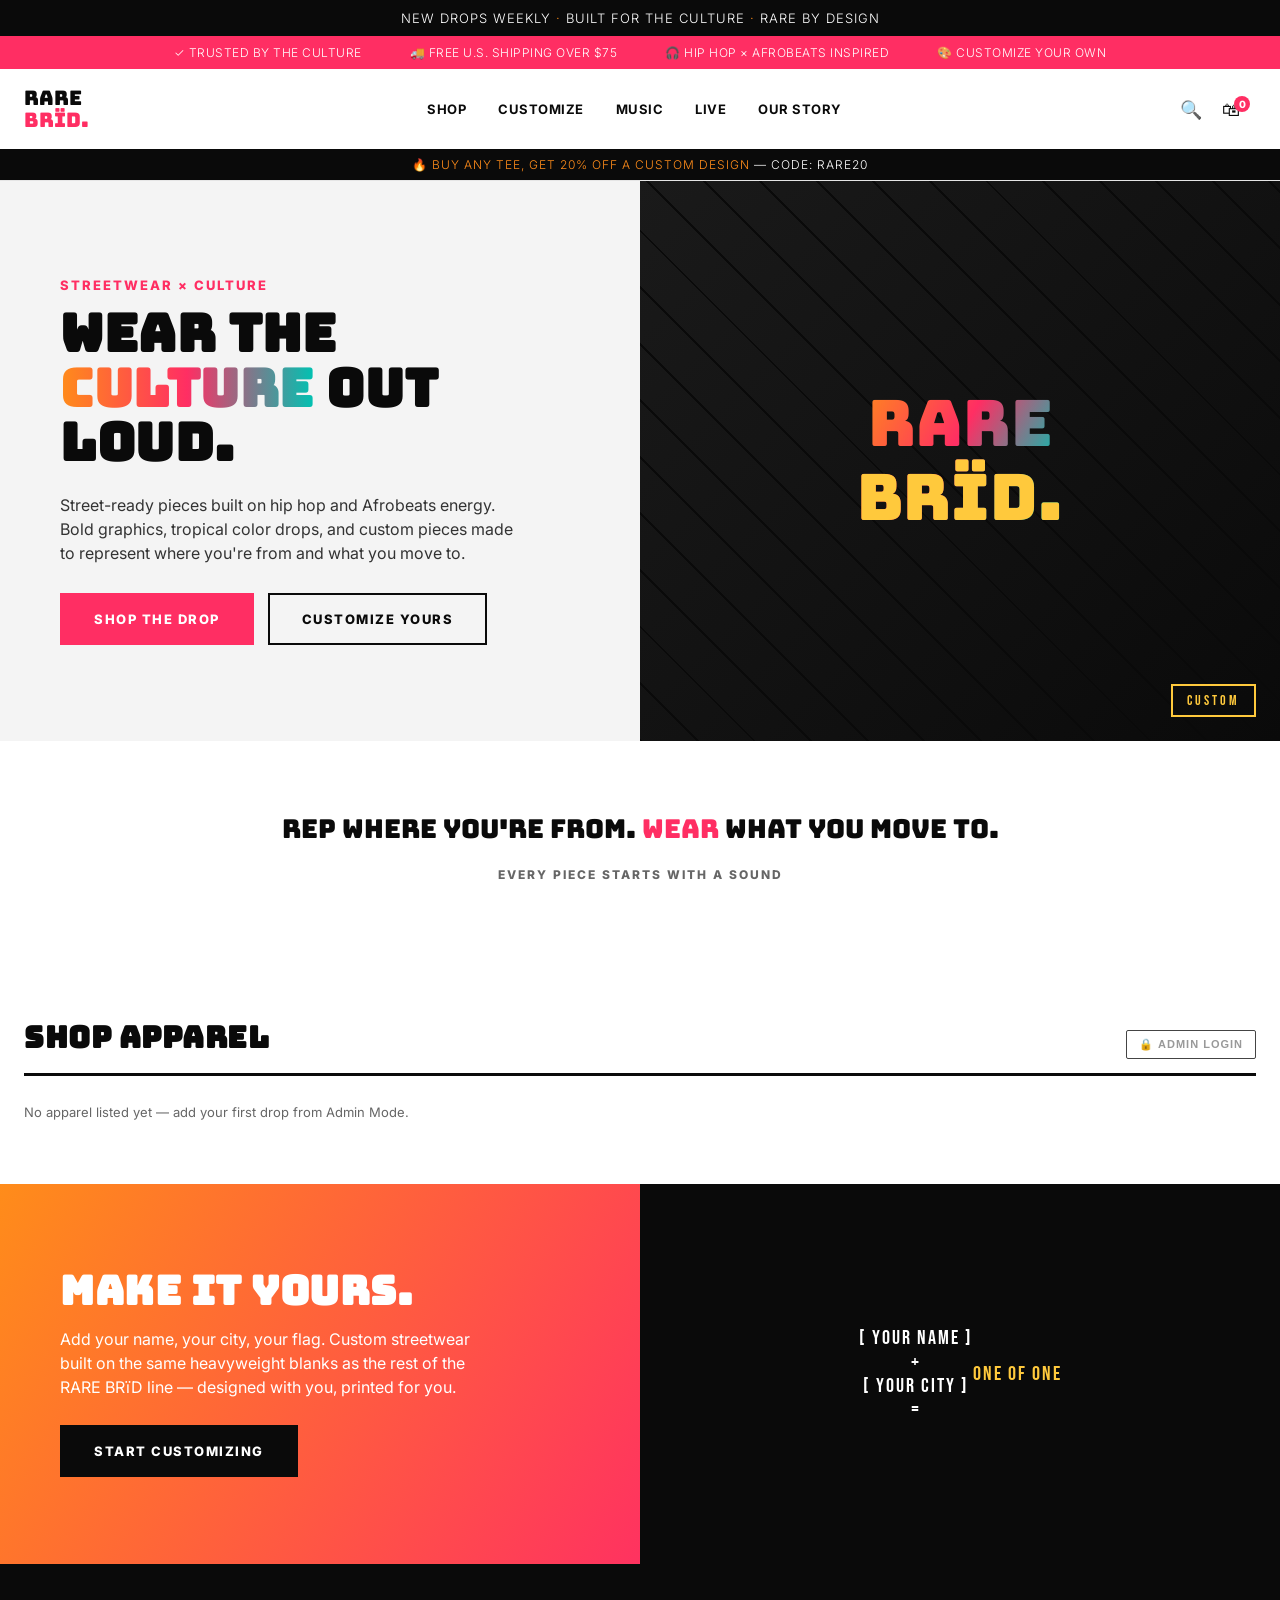
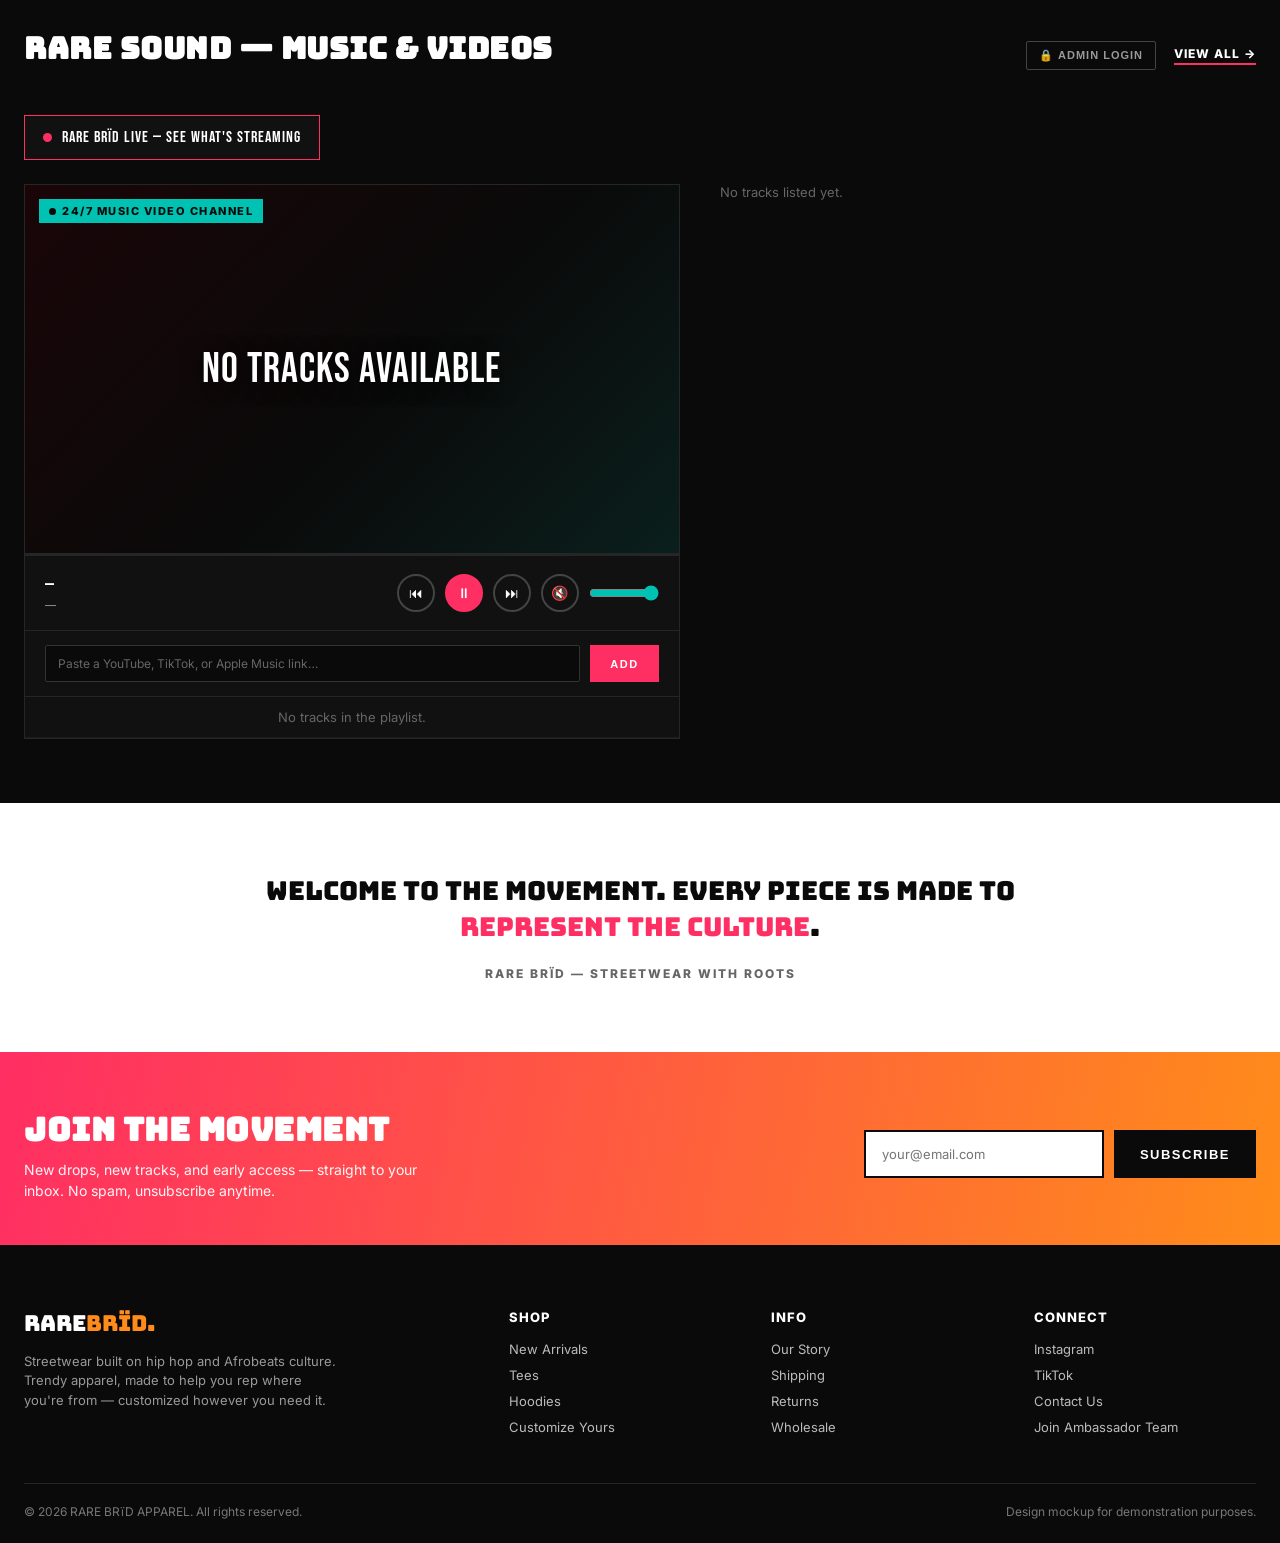
==== commit 3c201539: "Add live-streaming host console with multi-participant grid + viewer/guest flow Ports the live-strea" ====
--- a/index.html
+++ b/index.html
@@ -376,6 +376,48 @@
   .player-list .meta .a{color:#888; font-size:11px; text-transform:uppercase; letter-spacing:0.5px;}
   .player-list .len{color:#666; font-size:11px;}
 
+  /* ---- Live streaming entry point + admin management ---- */
+  .live-entry{margin-bottom:24px;}
+  .live-entry-link{
+    display:inline-flex; align-items:center; gap:10px; background:#111; border:1px solid var(--red);
+    padding:12px 18px; font-family:'Bebas Neue'; letter-spacing:1px; font-size:16px; color:var(--white);
+    text-transform:uppercase; transition:0.2s;
+  }
+  .live-entry-link:hover{background:var(--red);}
+  .live-entry-link .live-dot{
+    width:9px; height:9px; border-radius:50%; background:var(--red); animation:pulse 1.4s infinite; flex-shrink:0;
+  }
+  .live-admin-panel{
+    display:none; flex-direction:column; gap:12px; background:#111; border:1px solid #262626;
+    padding:18px 20px; margin-bottom:24px;
+  }
+  .live-admin-panel.show{display:flex;}
+  .live-admin-panel h3{color:var(--gold); font-size:18px;}
+  .live-admin-form{display:flex; gap:10px; flex-wrap:wrap;}
+  .live-admin-form input{
+    flex:1; min-width:180px; background:#0a0a0a; border:1px solid #333; color:var(--white);
+    padding:10px 12px; font-size:12px; border-radius:2px; font-family:'Inter';
+  }
+  .live-admin-form input::placeholder{color:#666;}
+  .live-admin-form .btn{padding:10px 18px; font-size:11px; white-space:nowrap;}
+  .live-admin-list{list-style:none; display:flex; flex-direction:column; gap:8px;}
+  .live-admin-list li{
+    display:flex; align-items:center; justify-content:space-between; gap:12px; flex-wrap:wrap;
+    background:#0a0a0a; border:1px solid #262626; padding:10px 14px; font-size:12.5px;
+  }
+  .live-admin-list .lal-title{font-weight:700; text-transform:uppercase;}
+  .live-admin-list .lal-status{
+    font-size:10px; font-weight:800; letter-spacing:1px; padding:2px 8px; border-radius:2px; text-transform:uppercase;
+  }
+  .live-admin-list .lal-status.scheduled{background:#333; color:#ccc;}
+  .live-admin-list .lal-status.live{background:var(--red); color:var(--white);}
+  .live-admin-list .lal-status.ended{background:var(--teal); color:var(--black);}
+  .live-admin-list .lal-links a{color:var(--teal); text-decoration:underline; margin-right:12px; font-size:11px;}
+  .live-admin-list .lal-del{
+    background:transparent; border:1px solid #444; color:#999; font-size:11px; padding:5px 9px; cursor:pointer; border-radius:2px;
+  }
+  .live-admin-list .lal-del:hover{border-color:var(--red); color:var(--red);}
+
   .admin-toggle{
     background:transparent; border:1px solid #444; color:#999; font-size:11px; font-weight:800;
     letter-spacing:1px; padding:7px 12px; cursor:pointer; text-transform:uppercase; border-radius:2px;
@@ -500,6 +542,7 @@
           <li><a href="#shop">Shop</a></li>
           <li><a href="#custom">Customize</a></li>
           <li><a href="#music">Music</a></li>
+          <li><a href="/live.html">Live</a></li>
           <li><a href="#about">Our Story</a></li>
         </ul>
       </nav>
@@ -563,6 +606,20 @@
           <button id="adminToggle" class="admin-toggle" type="button">🔒 ADMIN MODE</button>
           <a href="#" class="view-all">View All →</a>
         </div>
+      </div>
+
+      <div class="live-entry">
+        <a href="/live.html" class="live-entry-link"><span class="live-dot"></span> <span id="liveEntryLabel">RARE BRïD LIVE — see what's streaming</span></a>
+      </div>
+
+      <div class="live-admin-panel" id="liveAdminPanel">
+        <h3>🔴 Go Live — Start a New Session</h3>
+        <div class="live-admin-form">
+          <input type="text" id="liveTitleInput" placeholder="Session title (e.g. Friday Freestyle Cypher)">
+          <input type="text" id="liveHostInput" placeholder="Host name (optional)">
+          <button id="liveCreateBtn" class="btn btn-red" type="button">CREATE SESSION</button>
+        </div>
+        <ul class="live-admin-list" id="liveAdminList"></ul>
       </div>
 
       <div class="music-layout">
@@ -1143,6 +1200,76 @@
     wirePriceEdits(apparelGroups);
   }
 
+  // ---- Live streaming: entry-point status + admin session management ----
+  const liveEntryLabel = document.getElementById('liveEntryLabel');
+  const liveAdminPanel = document.getElementById('liveAdminPanel');
+  const liveAdminList  = document.getElementById('liveAdminList');
+  const liveTitleInput = document.getElementById('liveTitleInput');
+  const liveHostInput  = document.getElementById('liveHostInput');
+  const liveCreateBtn  = document.getElementById('liveCreateBtn');
+
+  function escapeHtml(s){
+    return String(s).replace(/[&<>"']/g, c => ({ '&':'&amp;', '<':'&lt;', '>':'&gt;', '"':'&quot;', "'":'&#39;' }[c]));
+  }
+
+  async function refreshLiveEntryLabel(){
+    try {
+      const res = await fetch('/api/live-sessions?status=live');
+      const rows = res.ok ? await res.json() : [];
+      liveEntryLabel.textContent = rows.length
+        ? `🔴 LIVE NOW — ${rows[0].title}`
+        : "RARE BRïD LIVE — see what's streaming";
+    } catch (e) { /* leave default label */ }
+  }
+
+  async function loadLiveSessionsForAdmin(){
+    if (!isAdmin) return;
+    const res = await fetch('/api/live-sessions');
+    const rows = res.ok ? await res.json() : [];
+    if (!rows.length) {
+      liveAdminList.innerHTML = `<li style="justify-content:center; color:#666;">No live sessions yet — create one above.</li>`;
+      return;
+    }
+    liveAdminList.innerHTML = rows.map(s => `
+      <li data-id="${s.id}">
+        <span><span class="lal-title">${escapeHtml(s.title)}</span> — ${escapeHtml(s.host_name)}</span>
+        <span class="lal-status ${s.status}">${s.status}</span>
+        <span class="lal-links">
+          <a href="/live-host.html?room=${encodeURIComponent(s.room_code)}" target="_blank">Host console</a>
+          <a href="/live-room.html?room=${encodeURIComponent(s.room_code)}" target="_blank">Viewer link</a>
+        </span>
+        <button class="lal-del" type="button" data-id="${s.id}">Delist</button>
+      </li>`).join('');
+    liveAdminList.querySelectorAll('.lal-del').forEach(btn => {
+      btn.addEventListener('click', () => deleteLiveSession(btn.dataset.id));
+    });
+  }
+
+  async function createLiveSession(){
+    const title = liveTitleInput.value.trim();
+    if (!title) { alert('Give the session a title first.'); return; }
+    const res = await fetch('/api/live-sessions', {
+      method: 'POST',
+      headers: { 'Content-Type': 'application/json' },
+      body: JSON.stringify({ title, host_name: liveHostInput.value.trim() })
+    });
+    if (res.status === 401) { alert('Your session expired — please log in again.'); setAdminMode(false); return; }
+    const data = await res.json().catch(() => ({}));
+    if (!res.ok) { alert(data.error || 'Could not create that session.'); return; }
+    liveTitleInput.value = ''; liveHostInput.value = '';
+    await loadLiveSessionsForAdmin();
+    window.open(`/live-host.html?room=${encodeURIComponent(data.room_code)}`, '_blank');
+  }
+  liveCreateBtn.addEventListener('click', createLiveSession);
+  liveTitleInput.addEventListener('keydown', e => { if (e.key === 'Enter') createLiveSession(); });
+
+  async function deleteLiveSession(id){
+    if (!confirm('Delist this live session? Viewers will no longer see it listed.')) return;
+    const res = await fetch(`/api/live-sessions/${encodeURIComponent(id)}`, { method: 'DELETE' });
+    if (res.status === 401) { alert('Your session expired — please log in again.'); setAdminMode(false); return; }
+    await loadLiveSessionsForAdmin();
+  }
+
   // ---- Admin auth (real server session via httpOnly cookie) ----
   const musicSection = document.getElementById('music');
   const adminToggle = document.getElementById('adminToggle');
@@ -1158,6 +1285,7 @@
     musicSection.classList.toggle('admin-mode', on);
     apparelGroups.classList.toggle('admin-mode', on);
     uploadAdd.classList.toggle('show', on);
+    liveAdminPanel.classList.toggle('show', on);
     adminToggles.forEach(btn => {
       btn.classList.toggle('active', on);
       btn.textContent = on ? '🔓 LOG OUT' : '🔒 ADMIN LOGIN';
@@ -1165,6 +1293,7 @@
     renderList();
     loadProductsFromServer();
     loadApparelFromServer();
+    if (on) loadLiveSessionsForAdmin();
   }
 
   function openLogin(){
@@ -1235,6 +1364,7 @@
     const meRes = await fetch('/api/me');
     const me = await meRes.json().catch(() => ({ loggedIn: false }));
     setAdminMode(!!me.loggedIn);
+    refreshLiveEntryLabel();
   })();
 </script>
 </body>
